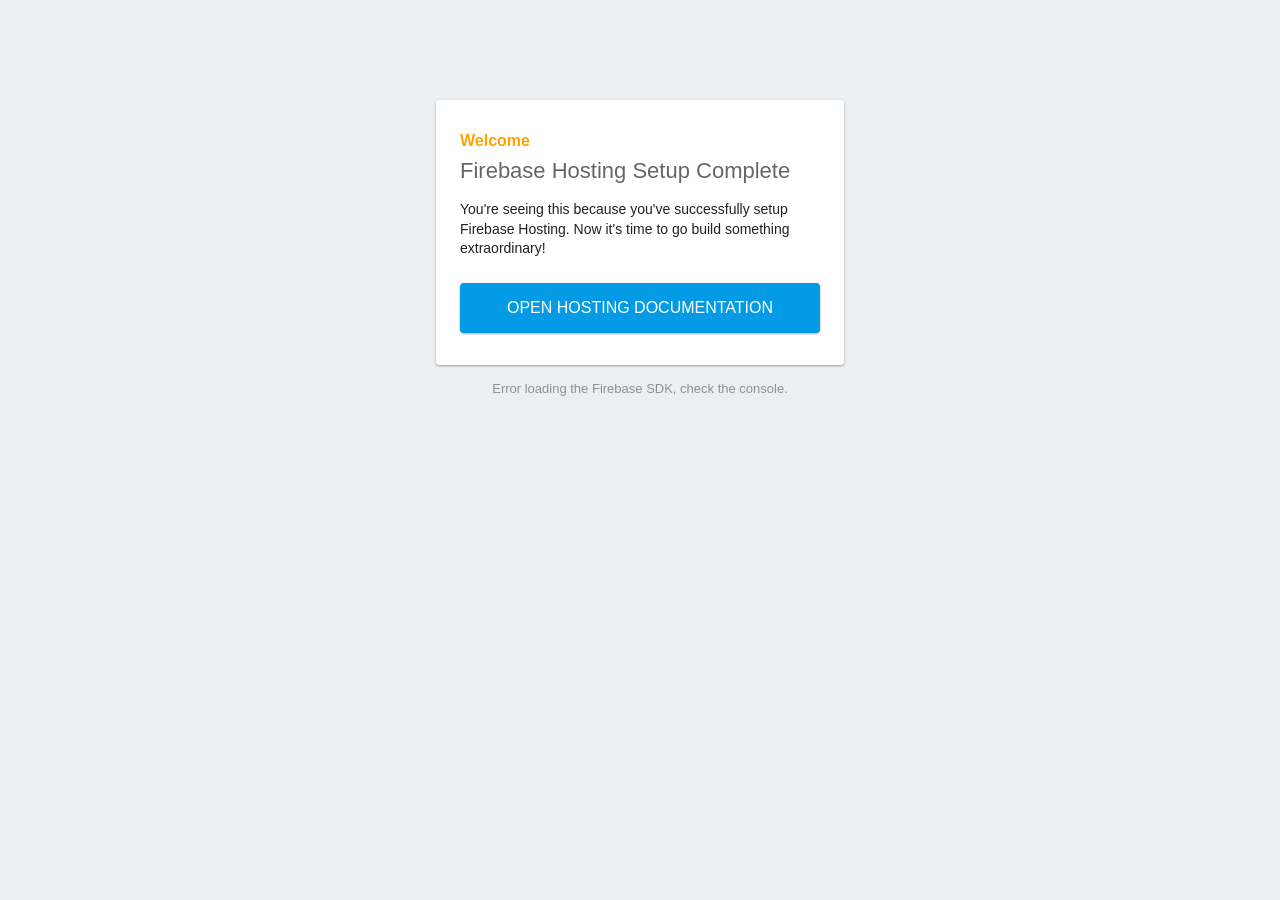
==== public/index.html @ d6d3bffb "Created firebase hosted site" ====
<!DOCTYPE html>
<html>
  <head>
    <meta charset="utf-8">
    <meta name="viewport" content="width=device-width, initial-scale=1">
    <title>Welcome to Firebase Hosting</title>

    <!-- update the version number as needed -->
    <script defer src="/__/firebase/12.12.0/firebase-app-compat.js"></script>
    <!-- include only the Firebase features as you need -->
    <script defer src="/__/firebase/12.12.0/firebase-auth-compat.js"></script>
    <script defer src="/__/firebase/12.12.0/firebase-database-compat.js"></script>
    <script defer src="/__/firebase/12.12.0/firebase-firestore-compat.js"></script>
    <script defer src="/__/firebase/12.12.0/firebase-functions-compat.js"></script>
    <script defer src="/__/firebase/12.12.0/firebase-messaging-compat.js"></script>
    <script defer src="/__/firebase/12.12.0/firebase-storage-compat.js"></script>
    <script defer src="/__/firebase/12.12.0/firebase-analytics-compat.js"></script>
    <script defer src="/__/firebase/12.12.0/firebase-remote-config-compat.js"></script>
    <script defer src="/__/firebase/12.12.0/firebase-performance-compat.js"></script>
    <!-- 
      initialize the SDK after all desired features are loaded, set useEmulator to false
      to avoid connecting the SDK to running emulators.
    -->
    <script defer src="/__/firebase/init.js?useEmulator=true"></script>

    <style media="screen">
      body { background: #ECEFF1; color: rgba(0,0,0,0.87); font-family: Roboto, Helvetica, Arial, sans-serif; margin: 0; padding: 0; }
      #message { background: white; max-width: 360px; margin: 100px auto 16px; padding: 32px 24px; border-radius: 3px; }
      #message h2 { color: #ffa100; font-weight: bold; font-size: 16px; margin: 0 0 8px; }
      #message h1 { font-size: 22px; font-weight: 300; color: rgba(0,0,0,0.6); margin: 0 0 16px;}
      #message p { line-height: 140%; margin: 16px 0 24px; font-size: 14px; }
      #message a { display: block; text-align: center; background: #039be5; text-transform: uppercase; text-decoration: none; color: white; padding: 16px; border-radius: 4px; }
      #message, #message a { box-shadow: 0 1px 3px rgba(0,0,0,0.12), 0 1px 2px rgba(0,0,0,0.24); }
      #load { color: rgba(0,0,0,0.4); text-align: center; font-size: 13px; }
      @media (max-width: 600px) {
        body, #message { margin-top: 0; background: white; box-shadow: none; }
        body { border-top: 16px solid #ffa100; }
      }
    </style>
  </head>
  <body>
    <div id="message">
      <h2>Welcome</h2>
      <h1>Firebase Hosting Setup Complete</h1>
      <p>You're seeing this because you've successfully setup Firebase Hosting. Now it's time to go build something extraordinary!</p>
      <a target="_blank" href="https://firebase.google.com/docs/hosting/">Open Hosting Documentation</a>
    </div>
    <p id="load">Firebase SDK Loading&hellip;</p>

    <script>
      document.addEventListener('DOMContentLoaded', function() {
        const loadEl = document.querySelector('#load');
        // // 🔥🔥🔥🔥🔥🔥🔥🔥🔥🔥🔥🔥🔥🔥🔥🔥🔥🔥🔥🔥🔥🔥🔥🔥🔥🔥🔥🔥🔥🔥🔥
        // // The Firebase SDK is initialized and available here!
        //
        // firebase.auth().onAuthStateChanged(user => { });
        // firebase.database().ref('/path/to/ref').on('value', snapshot => { });
        // firebase.firestore().doc('/foo/bar').get().then(() => { });
        // firebase.functions().httpsCallable('yourFunction')().then(() => { });
        // firebase.messaging().requestPermission().then(() => { });
        // firebase.storage().ref('/path/to/ref').getDownloadURL().then(() => { });
        // firebase.analytics(); // call to activate
        // firebase.analytics().logEvent('tutorial_completed');
        // firebase.performance(); // call to activate
        //
        // // 🔥🔥🔥🔥🔥🔥🔥🔥🔥🔥🔥🔥🔥🔥🔥🔥🔥🔥🔥🔥🔥🔥🔥🔥🔥🔥🔥🔥🔥🔥🔥

        try {
          let app = firebase.app();
          let features = [
            'auth', 
            'database', 
            'firestore',
            'functions',
            'messaging', 
            'storage', 
            'analytics', 
            'remoteConfig',
            'performance',
          ].filter(feature => typeof app[feature] === 'function');
          loadEl.textContent = `Firebase SDK loaded with ${features.join(', ')}`;
        } catch (e) {
          console.error(e);
          loadEl.textContent = 'Error loading the Firebase SDK, check the console.';
        }
      });
    </script>
  </body>
</html>
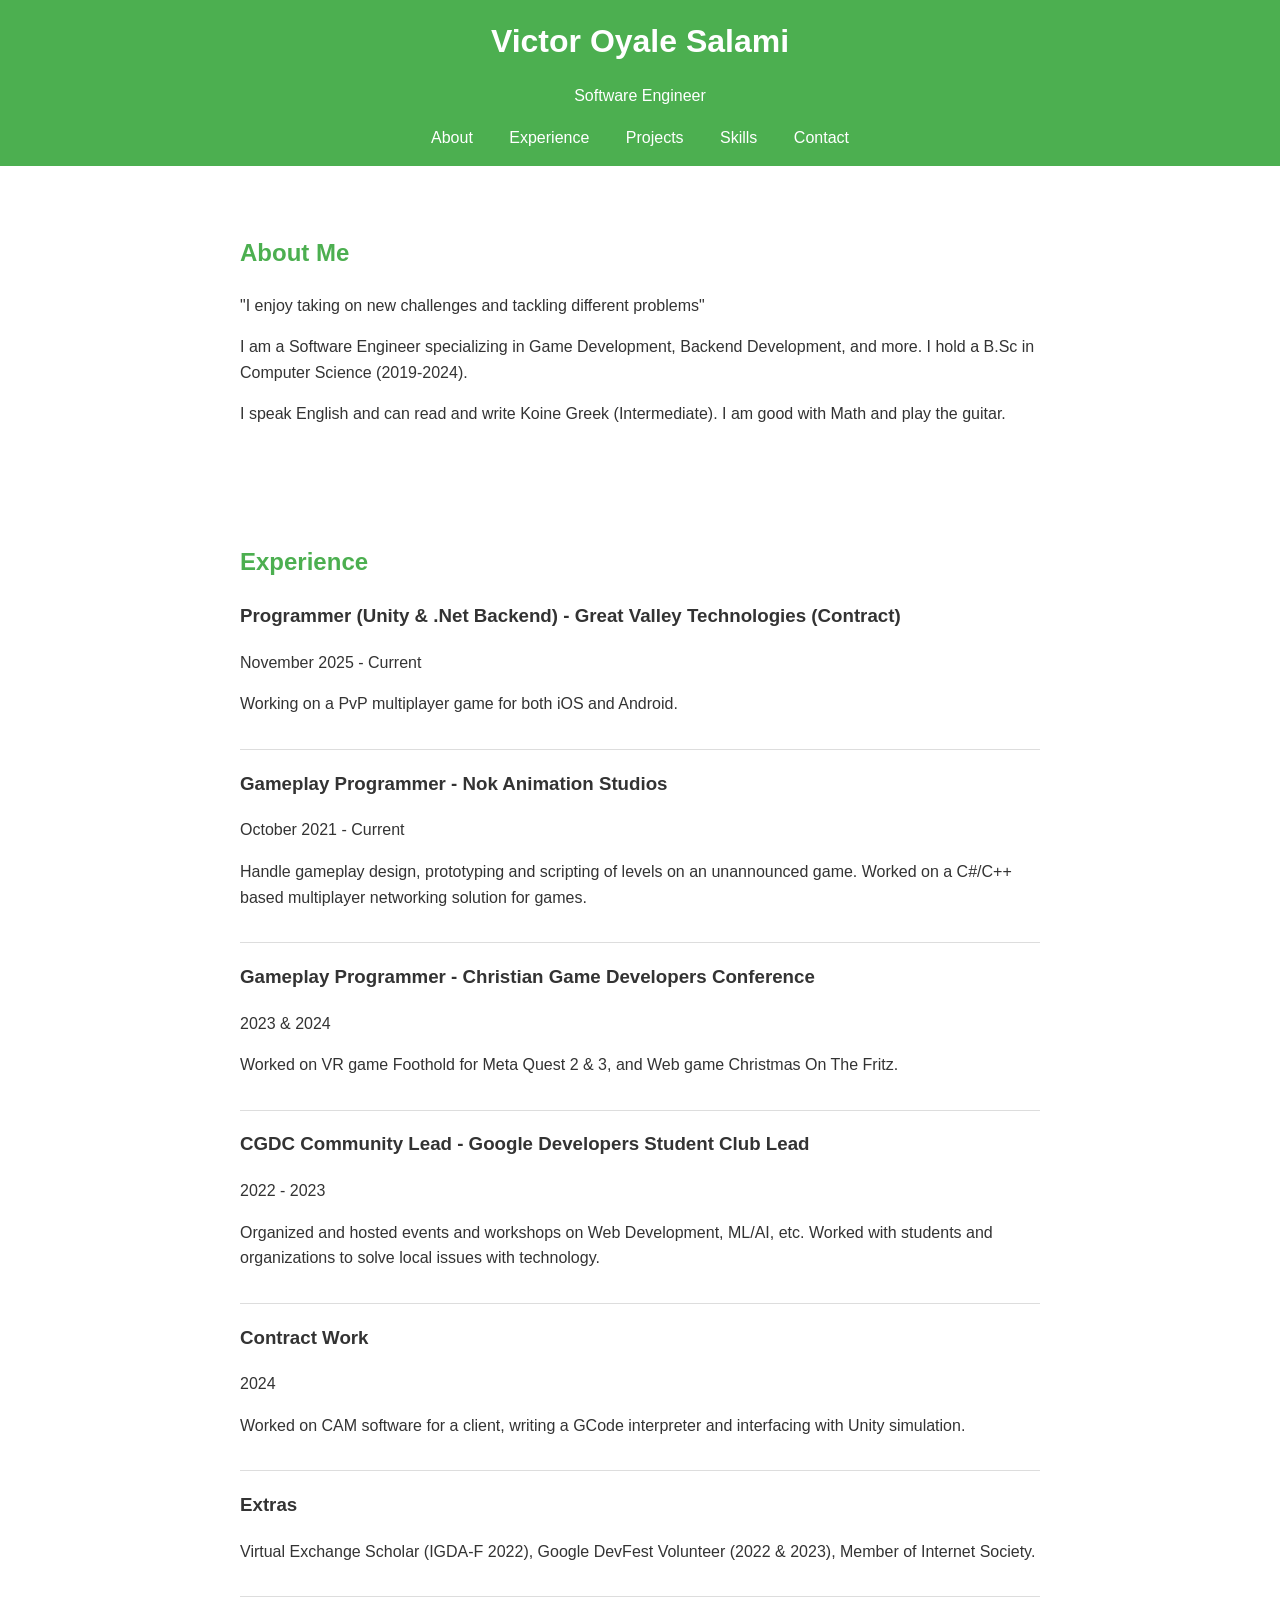
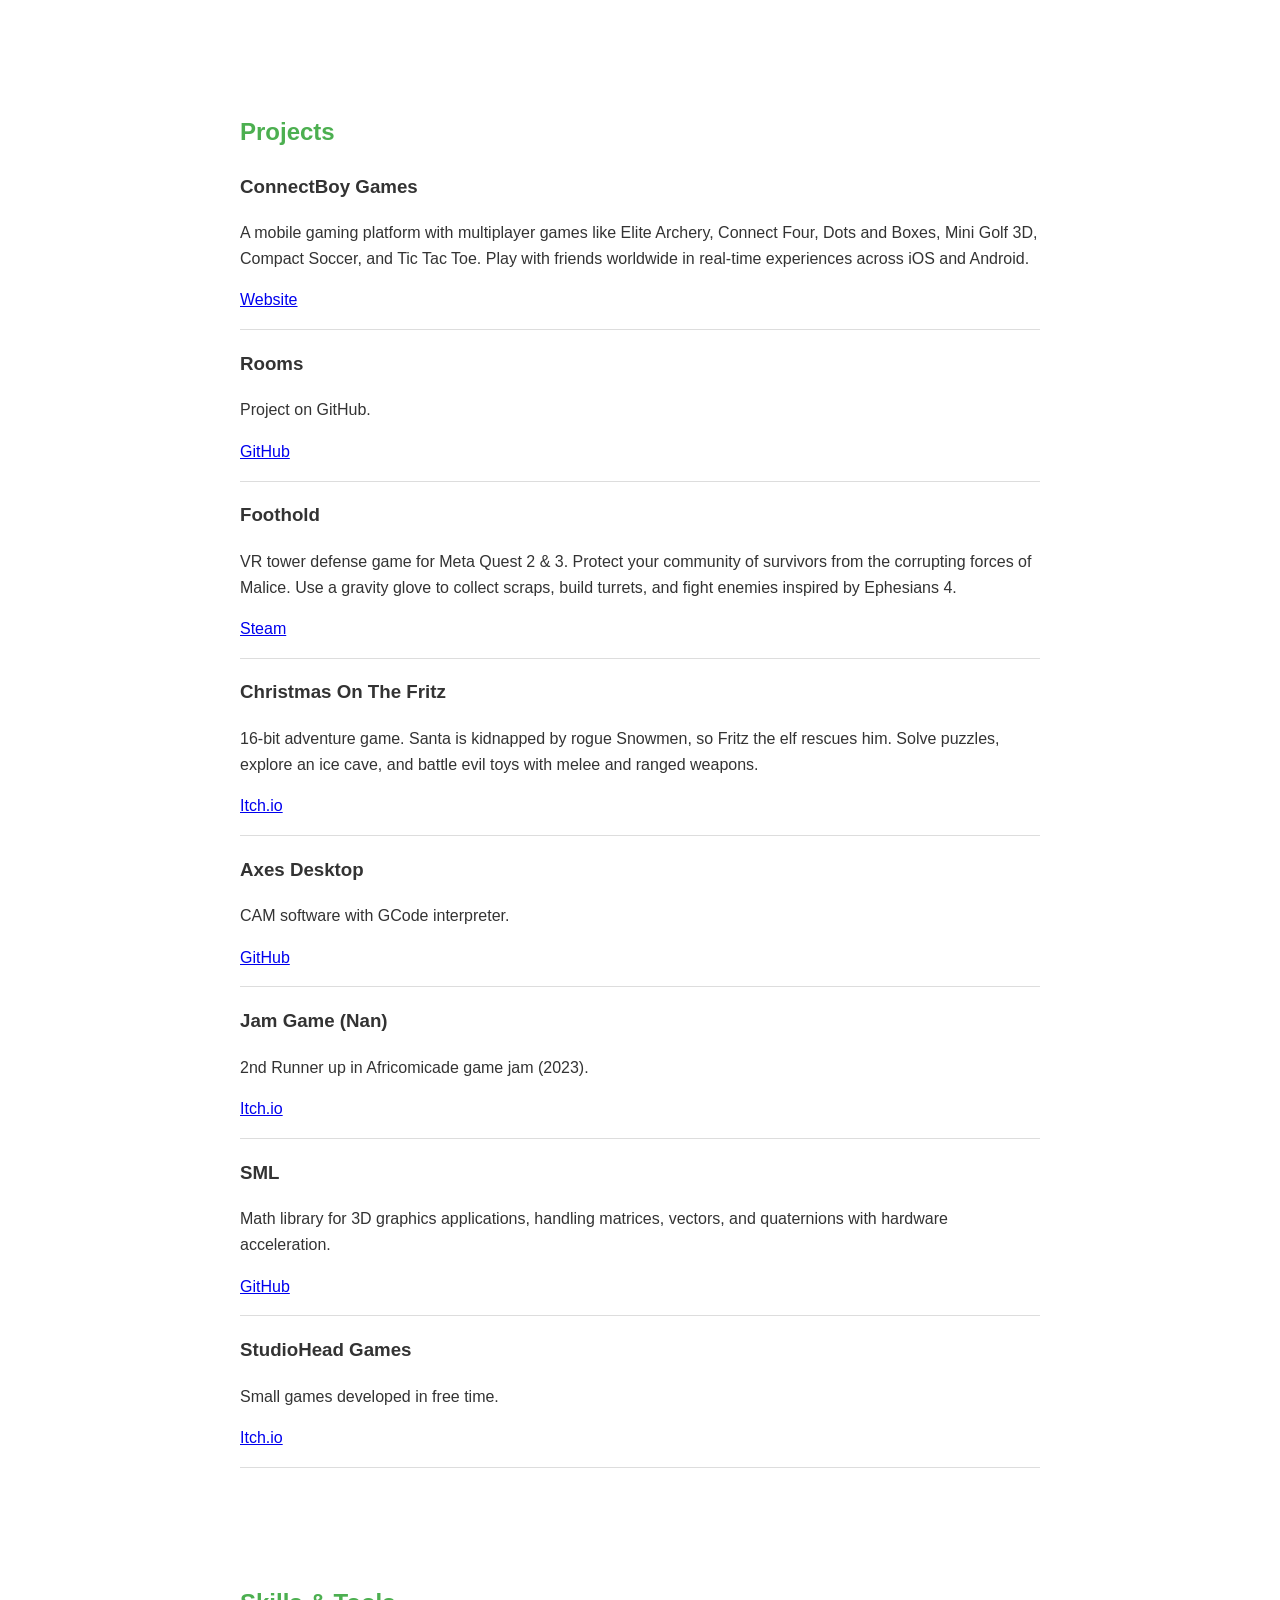
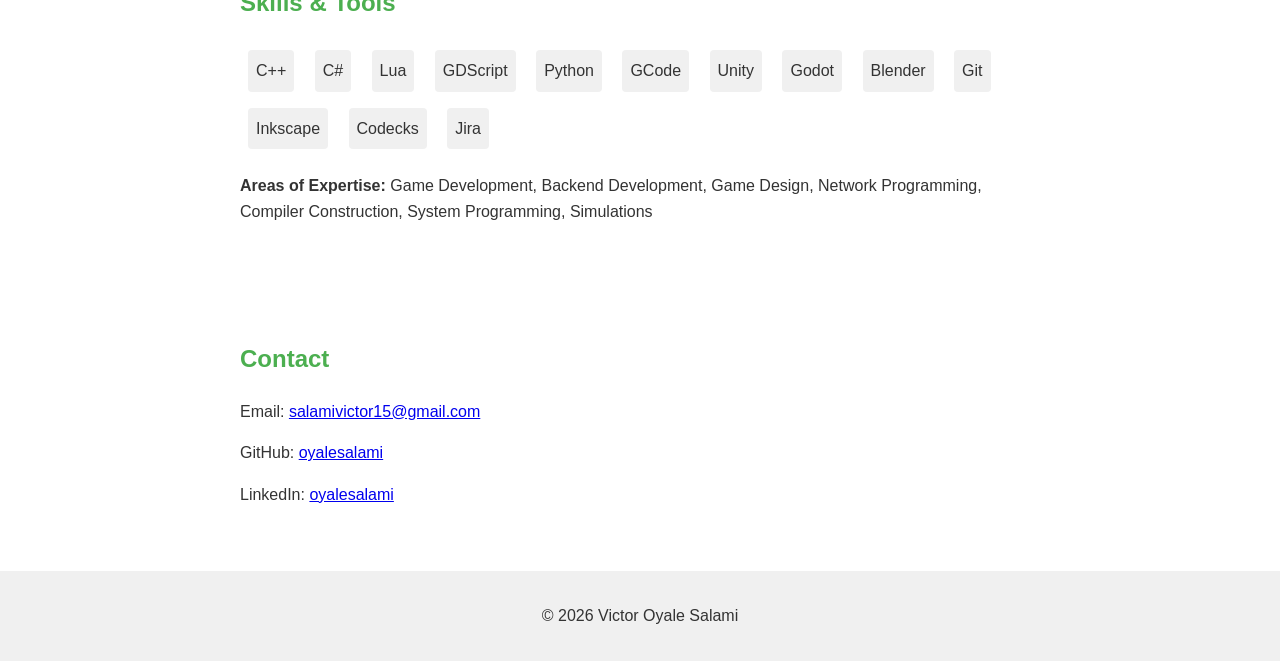
==== commit 7d14f6fe: "Initial website setup" ====
--- a/public/index.html
+++ b/public/index.html
@@ -1,89 +1,137 @@
 <!DOCTYPE html>
-<html>
-  <head>
-    <meta charset="utf-8">
-    <meta name="viewport" content="width=device-width, initial-scale=1">
-    <title>Welcome to Firebase Hosting</title>
+<html lang="en">
+<head>
+    <meta charset="UTF-8">
+    <meta name="viewport" content="width=device-width, initial-scale=1.0">
+    <title>Victor Oyale Salami - Portfolio</title>
+    <link rel="stylesheet" href="style.css">
+</head>
+<body>
+    <header>
+        <h1>Victor Oyale Salami</h1>
+        <p>Software Engineer</p>
+        <nav>
+            <a href="#about">About</a>
+            <a href="#experience">Experience</a>
+            <a href="#projects">Projects</a>
+            <a href="#skills">Skills</a>
+            <a href="#contact">Contact</a>
+        </nav>
+    </header>
 
-    <!-- update the version number as needed -->
-    <script defer src="/__/firebase/12.12.0/firebase-app-compat.js"></script>
-    <!-- include only the Firebase features as you need -->
-    <script defer src="/__/firebase/12.12.0/firebase-auth-compat.js"></script>
-    <script defer src="/__/firebase/12.12.0/firebase-database-compat.js"></script>
-    <script defer src="/__/firebase/12.12.0/firebase-firestore-compat.js"></script>
-    <script defer src="/__/firebase/12.12.0/firebase-functions-compat.js"></script>
-    <script defer src="/__/firebase/12.12.0/firebase-messaging-compat.js"></script>
-    <script defer src="/__/firebase/12.12.0/firebase-storage-compat.js"></script>
-    <script defer src="/__/firebase/12.12.0/firebase-analytics-compat.js"></script>
-    <script defer src="/__/firebase/12.12.0/firebase-remote-config-compat.js"></script>
-    <script defer src="/__/firebase/12.12.0/firebase-performance-compat.js"></script>
-    <!-- 
-      initialize the SDK after all desired features are loaded, set useEmulator to false
-      to avoid connecting the SDK to running emulators.
-    -->
-    <script defer src="/__/firebase/init.js?useEmulator=true"></script>
+    <section id="about">
+        <h2>About Me</h2>
+        <p>"I enjoy taking on new challenges and tackling different problems"</p>
+        <p>I am a Software Engineer specializing in Game Development, Backend Development, and more. I hold a B.Sc in Computer Science (2019-2024).</p>
+        <p>I speak English and can read and write Koine Greek (Intermediate). I am good with Math and play the guitar.</p>
+    </section>
 
-    <style media="screen">
-      body { background: #ECEFF1; color: rgba(0,0,0,0.87); font-family: Roboto, Helvetica, Arial, sans-serif; margin: 0; padding: 0; }
-      #message { background: white; max-width: 360px; margin: 100px auto 16px; padding: 32px 24px; border-radius: 3px; }
-      #message h2 { color: #ffa100; font-weight: bold; font-size: 16px; margin: 0 0 8px; }
-      #message h1 { font-size: 22px; font-weight: 300; color: rgba(0,0,0,0.6); margin: 0 0 16px;}
-      #message p { line-height: 140%; margin: 16px 0 24px; font-size: 14px; }
-      #message a { display: block; text-align: center; background: #039be5; text-transform: uppercase; text-decoration: none; color: white; padding: 16px; border-radius: 4px; }
-      #message, #message a { box-shadow: 0 1px 3px rgba(0,0,0,0.12), 0 1px 2px rgba(0,0,0,0.24); }
-      #load { color: rgba(0,0,0,0.4); text-align: center; font-size: 13px; }
-      @media (max-width: 600px) {
-        body, #message { margin-top: 0; background: white; box-shadow: none; }
-        body { border-top: 16px solid #ffa100; }
-      }
-    </style>
-  </head>
-  <body>
-    <div id="message">
-      <h2>Welcome</h2>
-      <h1>Firebase Hosting Setup Complete</h1>
-      <p>You're seeing this because you've successfully setup Firebase Hosting. Now it's time to go build something extraordinary!</p>
-      <a target="_blank" href="https://firebase.google.com/docs/hosting/">Open Hosting Documentation</a>
-    </div>
-    <p id="load">Firebase SDK Loading&hellip;</p>
+    <section id="experience">
+        <h2>Experience</h2>
+        <div class="job">
+            <h3>Programmer (Unity & .Net Backend) - Great Valley Technologies (Contract)</h3>
+            <p>November 2025 - Current</p>
+            <p>Working on a PvP multiplayer game for both iOS and Android.</p>
+        </div>
+        <div class="job">
+            <h3>Gameplay Programmer - Nok Animation Studios</h3>
+            <p>October 2021 - Current</p>
+            <p>Handle gameplay design, prototyping and scripting of levels on an unannounced game. Worked on a C#/C++ based multiplayer networking solution for games.</p>
+        </div>
+        <div class="job">
+            <h3>Gameplay Programmer - Christian Game Developers Conference</h3>
+            <p>2023 & 2024</p>
+            <p>Worked on VR game Foothold for Meta Quest 2 & 3, and Web game Christmas On The Fritz.</p>
+        </div>
+        <div class="job">
+            <h3>CGDC Community Lead - Google Developers Student Club Lead</h3>
+            <p>2022 - 2023</p>
+            <p>Organized and hosted events and workshops on Web Development, ML/AI, etc. Worked with students and organizations to solve local issues with technology.</p>
+        </div>
+        <div class="job">
+            <h3>Contract Work</h3>
+            <p>2024</p>
+            <p>Worked on CAM software for a client, writing a GCode interpreter and interfacing with Unity simulation.</p>
+        </div>
+        <div class="job">
+            <h3>Extras</h3>
+            <p>Virtual Exchange Scholar (IGDA-F 2022), Google DevFest Volunteer (2022 & 2023), Member of Internet Society.</p>
+        </div>
+    </section>
 
-    <script>
-      document.addEventListener('DOMContentLoaded', function() {
-        const loadEl = document.querySelector('#load');
-        // // 🔥🔥🔥🔥🔥🔥🔥🔥🔥🔥🔥🔥🔥🔥🔥🔥🔥🔥🔥🔥🔥🔥🔥🔥🔥🔥🔥🔥🔥🔥🔥
-        // // The Firebase SDK is initialized and available here!
-        //
-        // firebase.auth().onAuthStateChanged(user => { });
-        // firebase.database().ref('/path/to/ref').on('value', snapshot => { });
-        // firebase.firestore().doc('/foo/bar').get().then(() => { });
-        // firebase.functions().httpsCallable('yourFunction')().then(() => { });
-        // firebase.messaging().requestPermission().then(() => { });
-        // firebase.storage().ref('/path/to/ref').getDownloadURL().then(() => { });
-        // firebase.analytics(); // call to activate
-        // firebase.analytics().logEvent('tutorial_completed');
-        // firebase.performance(); // call to activate
-        //
-        // // 🔥🔥🔥🔥🔥🔥🔥🔥🔥🔥🔥🔥🔥🔥🔥🔥🔥🔥🔥🔥🔥🔥🔥🔥🔥🔥🔥🔥🔥🔥🔥
+    <section id="projects">
+        <h2>Projects</h2>
+        <div class="project">
+            <h3>ConnectBoy Games</h3>
+            <p>A mobile gaming platform with multiplayer games like Elite Archery, Connect Four, Dots and Boxes, Mini Golf 3D, Compact Soccer, and Tic Tac Toe. Play with friends worldwide in real-time experiences across iOS and Android.</p>
+            <a href="https://connectboy-games.web.app/">Website</a>
+        </div>
+        <div class="project">
+            <h3>Rooms</h3>
+            <p>Project on GitHub.</p>
+            <a href="https://github.com/OyaleSalami/Rooms">GitHub</a>
+        </div>
+        <div class="project">
+            <h3>Foothold</h3>
+            <p>VR tower defense game for Meta Quest 2 & 3. Protect your community of survivors from the corrupting forces of Malice. Use a gravity glove to collect scraps, build turrets, and fight enemies inspired by Ephesians 4.</p>
+            <a href="https://store.steampowered.com/app/2715290/Foothold/">Steam</a>
+        </div>
+        <div class="project">
+            <h3>Christmas On The Fritz</h3>
+            <p>16-bit adventure game. Santa is kidnapped by rogue Snowmen, so Fritz the elf rescues him. Solve puzzles, explore an ice cave, and battle evil toys with melee and ranged weapons.</p>
+            <a href="https://cgdc-community-game.itch.io/christmas-on-the-fritz">Itch.io</a>
+        </div>
+        <div class="project">
+            <h3>Axes Desktop</h3>
+            <p>CAM software with GCode interpreter.</p>
+            <a href="https://github.com/OyaleSalami/Axes-Desktop">GitHub</a>
+        </div>
+        <div class="project">
+            <h3>Jam Game (Nan)</h3>
+            <p>2nd Runner up in Africomicade game jam (2023).</p>
+            <a href="https://oyalesalami.itch.io/nan">Itch.io</a>
+        </div>
+        <div class="project">
+            <h3>SML</h3>
+            <p>Math library for 3D graphics applications, handling matrices, vectors, and quaternions with hardware acceleration.</p>
+            <a href="https://github.com/OyaleSalami/SML">GitHub</a>
+        </div>
+        <div class="project">
+            <h3>StudioHead Games</h3>
+            <p>Small games developed in free time.</p>
+            <a href="https://oyalesalami.itch.io/">Itch.io</a>
+        </div>
+    </section>
 
-        try {
-          let app = firebase.app();
-          let features = [
-            'auth', 
-            'database', 
-            'firestore',
-            'functions',
-            'messaging', 
-            'storage', 
-            'analytics', 
-            'remoteConfig',
-            'performance',
-          ].filter(feature => typeof app[feature] === 'function');
-          loadEl.textContent = `Firebase SDK loaded with ${features.join(', ')}`;
-        } catch (e) {
-          console.error(e);
-          loadEl.textContent = 'Error loading the Firebase SDK, check the console.';
-        }
-      });
-    </script>
-  </body>
-</html>
+    <section id="skills">
+        <h2>Skills & Tools</h2>
+        <ul>
+            <li>C++</li>
+            <li>C#</li>
+            <li>Lua</li>
+            <li>GDScript</li>
+            <li>Python</li>
+            <li>GCode</li>
+            <li>Unity</li>
+            <li>Godot</li>
+            <li>Blender</li>
+            <li>Git</li>
+            <li>Inkscape</li>
+            <li>Codecks</li>
+            <li>Jira</li>
+        </ul>
+        <p><strong>Areas of Expertise:</strong> Game Development, Backend Development, Game Design, Network Programming, Compiler Construction, System Programming, Simulations</p>
+    </section>
+
+    <section id="contact">
+        <h2>Contact</h2>
+        <p>Email: <a href="mailto:salamivictor15@gmail.com">salamivictor15@gmail.com</a></p>
+        <p>GitHub: <a href="https://github.com/oyalesalami">oyalesalami</a></p>
+        <p>LinkedIn: <a href="https://linkedin.com/in/oyalesalami">oyalesalami</a></p>
+    </section>
+
+    <footer>
+        <p>&copy; 2026 Victor Oyale Salami</p>
+    </footer>
+</body>
+</html>
--- a/public/style.css
+++ b/public/style.css
@@ -0,0 +1,67 @@
+body {
+    font-family: Arial, sans-serif;
+    margin: 0;
+    padding: 0;
+    line-height: 1.6;
+    color: #333;
+}
+
+header {
+    background-color: #4CAF50;
+    color: white;
+    text-align: center;
+    padding: 1rem;
+}
+
+header h1 {
+    margin: 0;
+}
+
+nav {
+    margin-top: 1rem;
+}
+
+nav a {
+    color: white;
+    margin: 0 1rem;
+    text-decoration: none;
+}
+
+nav a:hover {
+    text-decoration: underline;
+}
+
+section {
+    padding: 2rem;
+    margin: 1rem auto;
+    max-width: 800px;
+}
+
+h2 {
+    color: #4CAF50;
+}
+
+.job, .project {
+    margin-bottom: 1rem;
+    border-bottom: 1px solid #ddd;
+    padding-bottom: 1rem;
+}
+
+ul {
+    list-style-type: none;
+    padding: 0;
+}
+
+ul li {
+    display: inline-block;
+    margin: 0.5rem;
+    background-color: #f0f0f0;
+    padding: 0.5rem;
+    border-radius: 4px;
+}
+
+footer {
+    text-align: center;
+    padding: 1rem;
+    background-color: #f0f0f0;
+}
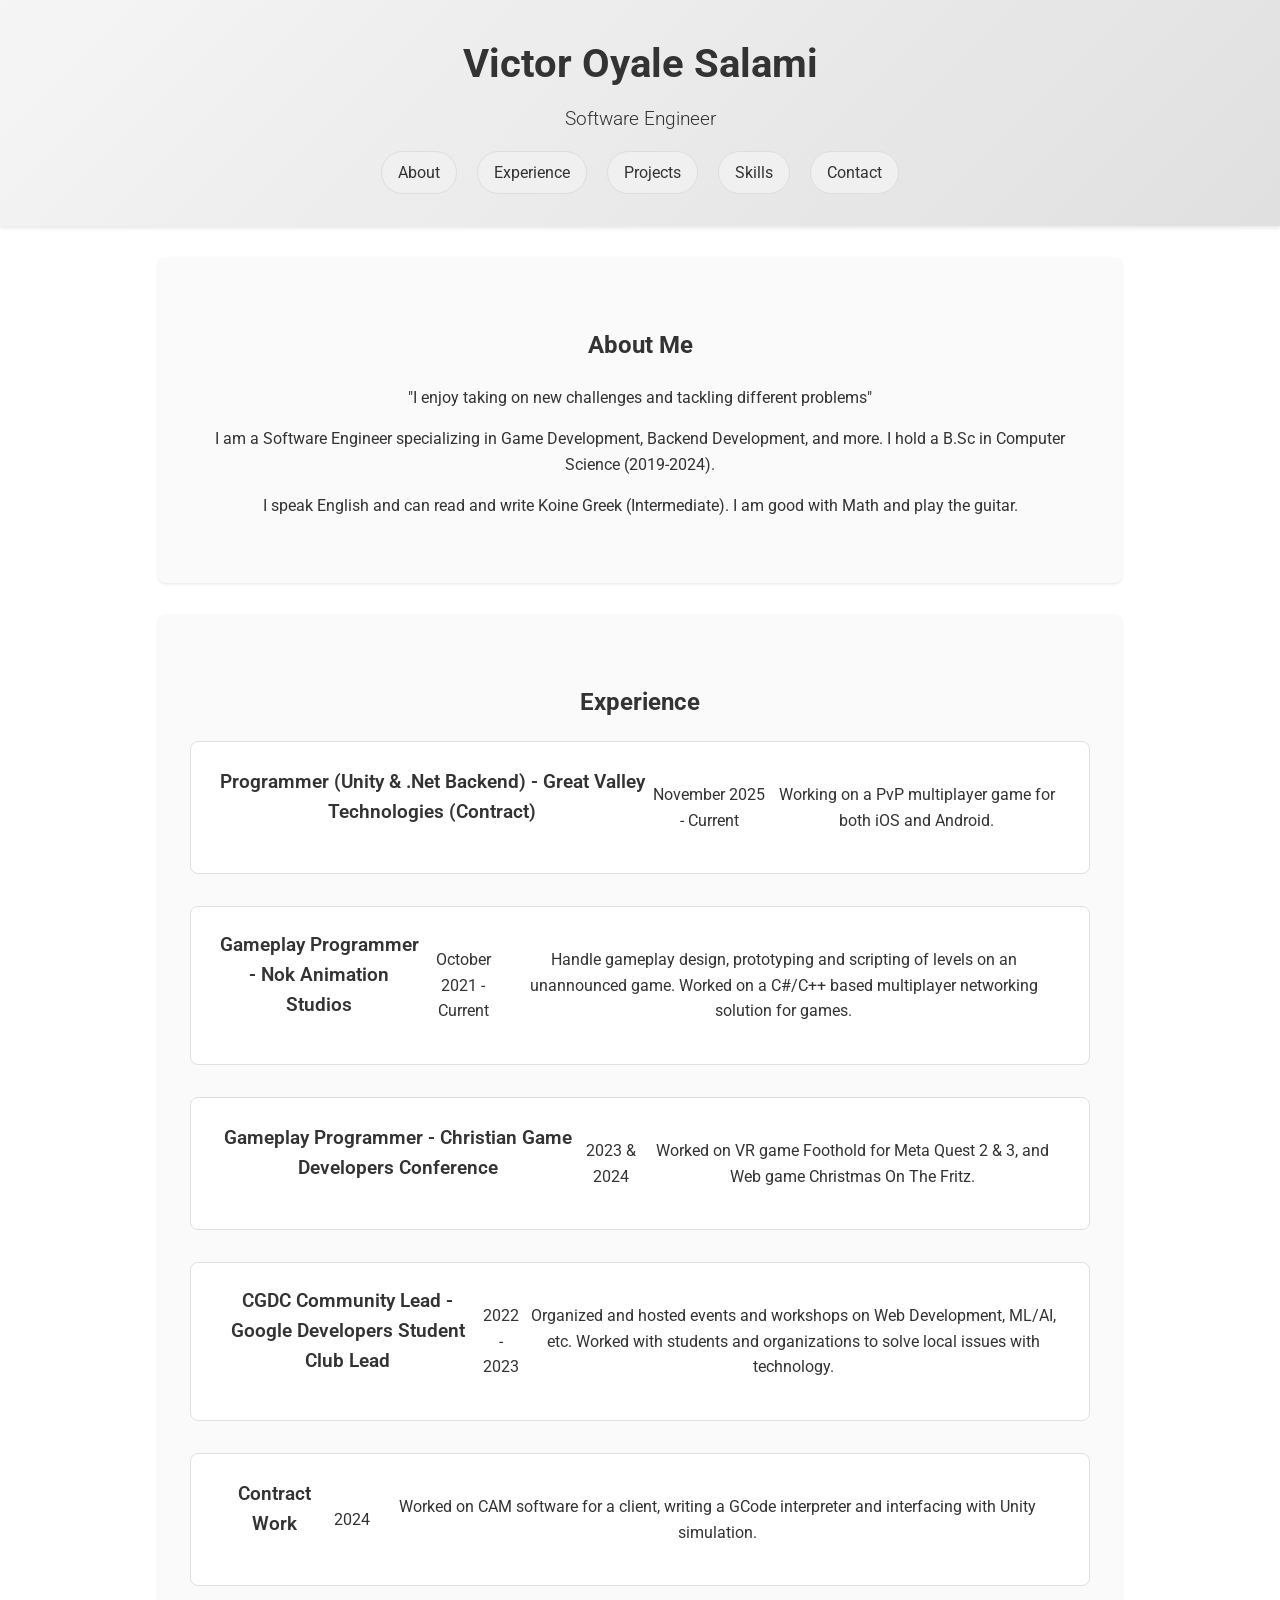
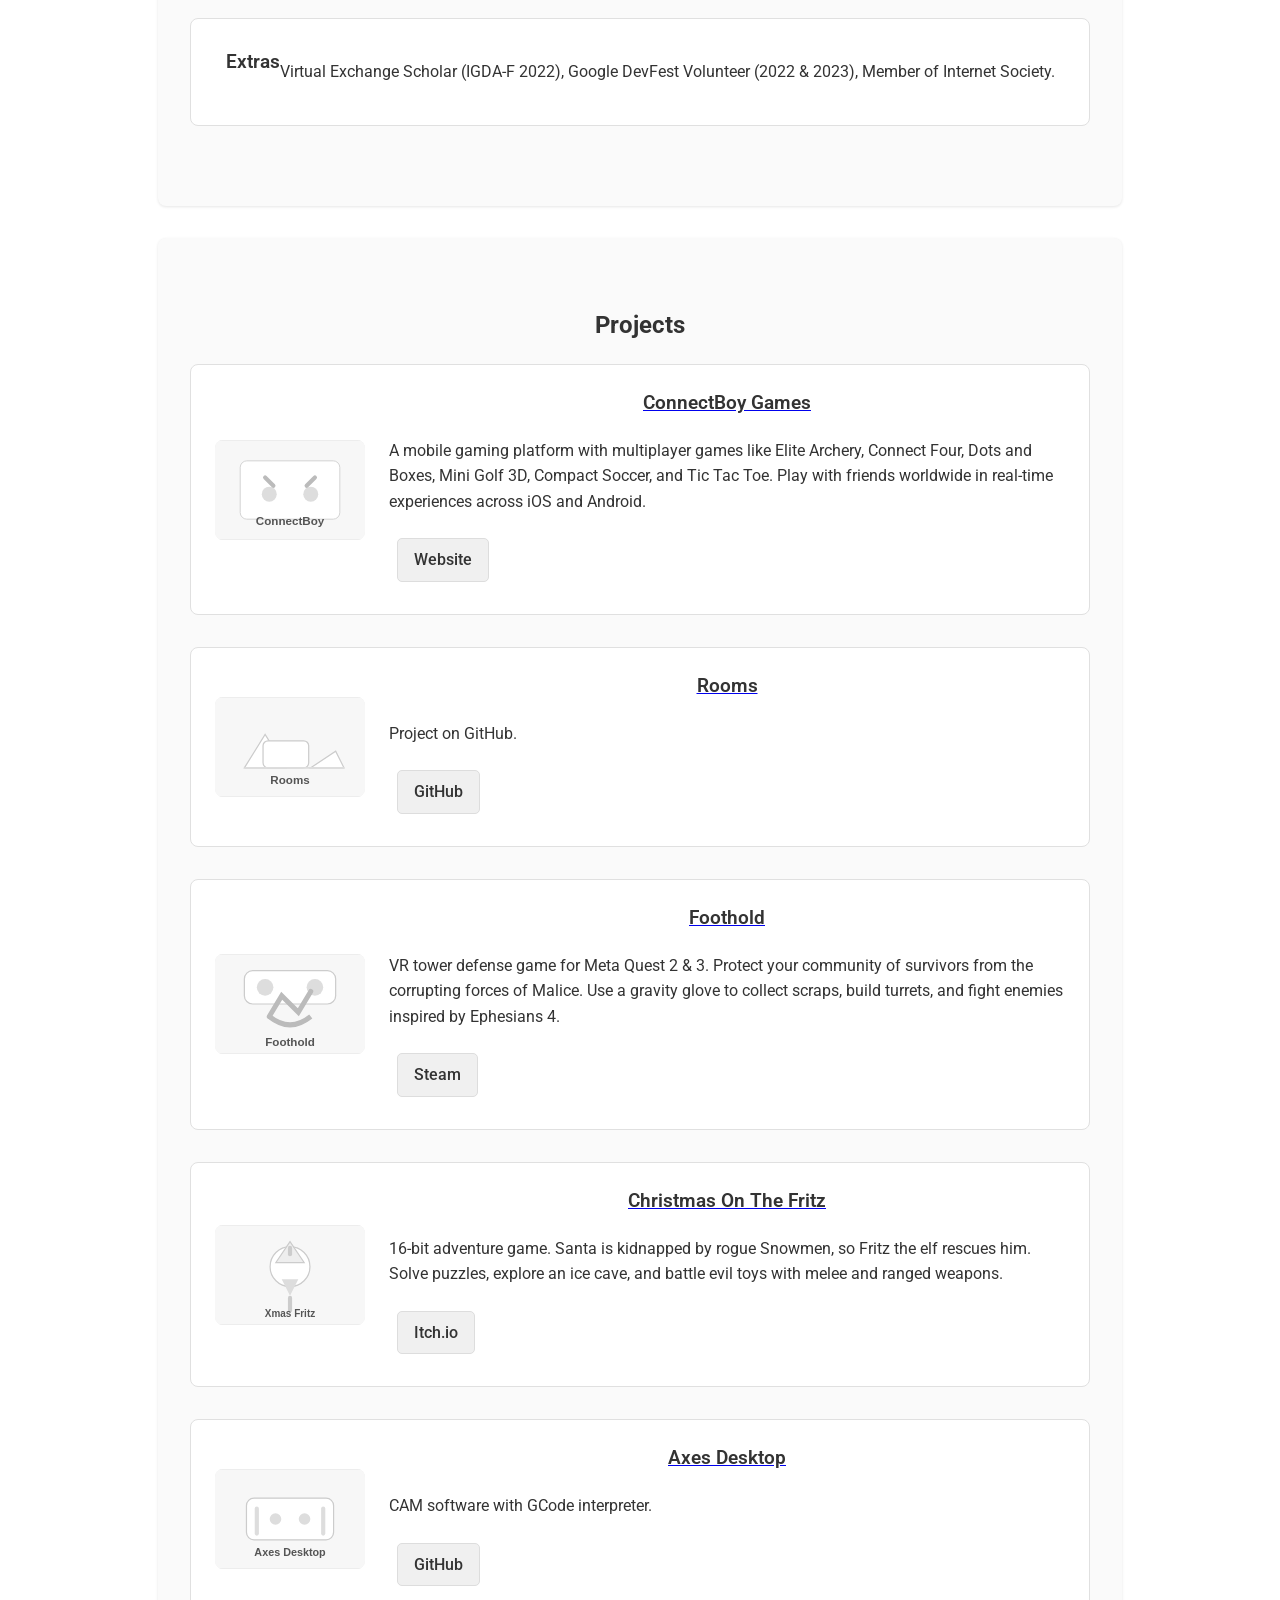
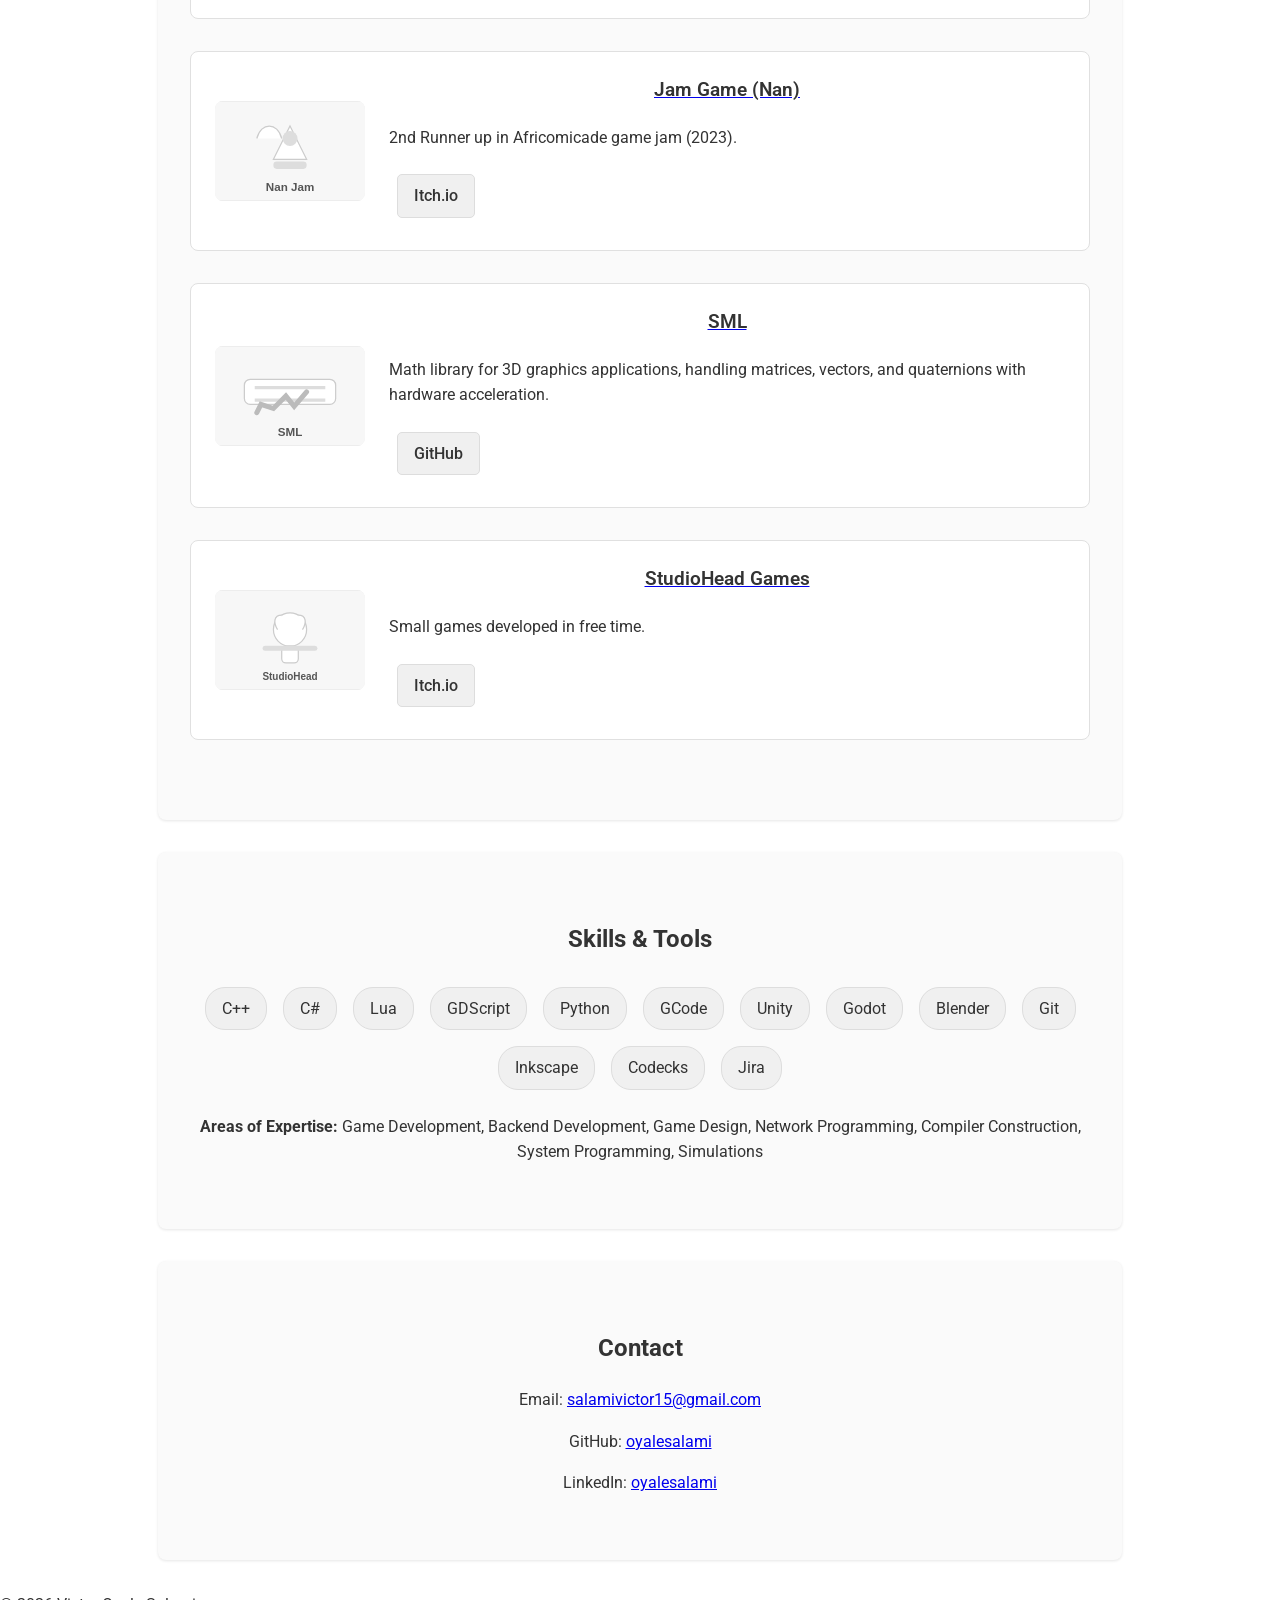
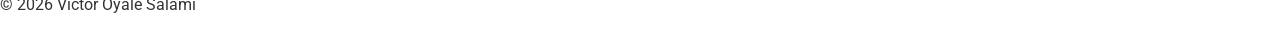
==== commit 1b00cead: "Updated the look and created wireframs for some of the elements" ====
--- a/public/index.html
+++ b/public/index.html
@@ -5,17 +5,18 @@
     <meta name="viewport" content="width=device-width, initial-scale=1.0">
     <title>Victor Oyale Salami - Portfolio</title>
     <link rel="stylesheet" href="style.css">
+    <link href="https://fonts.googleapis.com/css2?family=Roboto:wght@300;400;700&display=swap" rel="stylesheet">
 </head>
 <body>
     <header>
         <h1>Victor Oyale Salami</h1>
         <p>Software Engineer</p>
         <nav>
-            <a href="#about">About</a>
-            <a href="#experience">Experience</a>
-            <a href="#projects">Projects</a>
-            <a href="#skills">Skills</a>
-            <a href="#contact">Contact</a>
+            <a href="#about" class="nav-btn">About</a>
+            <a href="#experience" class="nav-btn">Experience</a>
+            <a href="#projects" class="nav-btn">Projects</a>
+            <a href="#skills" class="nav-btn">Skills</a>
+            <a href="#contact" class="nav-btn">Contact</a>
         </nav>
     </header>
 
@@ -62,44 +63,68 @@
     <section id="projects">
         <h2>Projects</h2>
         <div class="project">
-            <h3>ConnectBoy Games</h3>
-            <p>A mobile gaming platform with multiplayer games like Elite Archery, Connect Four, Dots and Boxes, Mini Golf 3D, Compact Soccer, and Tic Tac Toe. Play with friends worldwide in real-time experiences across iOS and Android.</p>
-            <a href="https://connectboy-games.web.app/">Website</a>
+            <div class="project-img"><img src="images/connectboy.svg" alt="ConnectBoy Games thumbnail"></div>
+            <div class="project-content">
+                <a href="connectboy.html"><h3>ConnectBoy Games</h3></a>
+                <p>A mobile gaming platform with multiplayer games like Elite Archery, Connect Four, Dots and Boxes, Mini Golf 3D, Compact Soccer, and Tic Tac Toe. Play with friends worldwide in real-time experiences across iOS and Android.</p>
+                <a href="https://connectboy-games.web.app/" class="btn">Website</a>
+            </div>
         </div>
         <div class="project">
-            <h3>Rooms</h3>
-            <p>Project on GitHub.</p>
-            <a href="https://github.com/OyaleSalami/Rooms">GitHub</a>
+            <div class="project-img"><img src="images/rooms.svg" alt="Rooms project thumbnail"></div>
+            <div class="project-content">
+                <a href="rooms.html"><h3>Rooms</h3></a>
+                <p>Project on GitHub.</p>
+                <a href="https://github.com/OyaleSalami/Rooms" class="btn">GitHub</a>
+            </div>
         </div>
         <div class="project">
-            <h3>Foothold</h3>
-            <p>VR tower defense game for Meta Quest 2 & 3. Protect your community of survivors from the corrupting forces of Malice. Use a gravity glove to collect scraps, build turrets, and fight enemies inspired by Ephesians 4.</p>
-            <a href="https://store.steampowered.com/app/2715290/Foothold/">Steam</a>
+            <div class="project-img"><img src="images/foothold.svg" alt="Foothold game thumbnail"></div>
+            <div class="project-content">
+                <a href="foothold.html"><h3>Foothold</h3></a>
+                <p>VR tower defense game for Meta Quest 2 & 3. Protect your community of survivors from the corrupting forces of Malice. Use a gravity glove to collect scraps, build turrets, and fight enemies inspired by Ephesians 4.</p>
+                <a href="https://store.steampowered.com/app/2715290/Foothold/" class="btn">Steam</a>
+            </div>
         </div>
         <div class="project">
-            <h3>Christmas On The Fritz</h3>
-            <p>16-bit adventure game. Santa is kidnapped by rogue Snowmen, so Fritz the elf rescues him. Solve puzzles, explore an ice cave, and battle evil toys with melee and ranged weapons.</p>
-            <a href="https://cgdc-community-game.itch.io/christmas-on-the-fritz">Itch.io</a>
+            <div class="project-img"><img src="images/christmas-on-the-fritz.svg" alt="Christmas On The Fritz thumbnail"></div>
+            <div class="project-content">
+                <a href="christmas-on-the-fritz.html"><h3>Christmas On The Fritz</h3></a>
+                <p>16-bit adventure game. Santa is kidnapped by rogue Snowmen, so Fritz the elf rescues him. Solve puzzles, explore an ice cave, and battle evil toys with melee and ranged weapons.</p>
+                <a href="https://cgdc-community-game.itch.io/christmas-on-the-fritz" class="btn">Itch.io</a>
+            </div>
         </div>
         <div class="project">
-            <h3>Axes Desktop</h3>
-            <p>CAM software with GCode interpreter.</p>
-            <a href="https://github.com/OyaleSalami/Axes-Desktop">GitHub</a>
+            <div class="project-img"><img src="images/axes-desktop.svg" alt="Axes Desktop thumbnail"></div>
+            <div class="project-content">
+                <a href="axes-desktop.html"><h3>Axes Desktop</h3></a>
+                <p>CAM software with GCode interpreter.</p>
+                <a href="https://github.com/OyaleSalami/Axes-Desktop" class="btn">GitHub</a>
+            </div>
         </div>
         <div class="project">
-            <h3>Jam Game (Nan)</h3>
-            <p>2nd Runner up in Africomicade game jam (2023).</p>
-            <a href="https://oyalesalami.itch.io/nan">Itch.io</a>
+            <div class="project-img"><img src="images/jam-game.svg" alt="Jam Game (Nan) thumbnail"></div>
+            <div class="project-content">
+                <a href="jam-game.html"><h3>Jam Game (Nan)</h3></a>
+                <p>2nd Runner up in Africomicade game jam (2023).</p>
+                <a href="https://oyalesalami.itch.io/nan" class="btn">Itch.io</a>
+            </div>
         </div>
         <div class="project">
-            <h3>SML</h3>
-            <p>Math library for 3D graphics applications, handling matrices, vectors, and quaternions with hardware acceleration.</p>
-            <a href="https://github.com/OyaleSalami/SML">GitHub</a>
+            <div class="project-img"><img src="images/sml.svg" alt="SML library thumbnail"></div>
+            <div class="project-content">
+                <a href="sml.html"><h3>SML</h3></a>
+                <p>Math library for 3D graphics applications, handling matrices, vectors, and quaternions with hardware acceleration.</p>
+                <a href="https://github.com/OyaleSalami/SML" class="btn">GitHub</a>
+            </div>
         </div>
         <div class="project">
-            <h3>StudioHead Games</h3>
-            <p>Small games developed in free time.</p>
-            <a href="https://oyalesalami.itch.io/">Itch.io</a>
+            <div class="project-img"><img src="images/studiohead-games.svg" alt="StudioHead Games thumbnail"></div>
+            <div class="project-content">
+                <a href="studiohead-games.html"><h3>StudioHead Games</h3></a>
+                <p>Small games developed in free time.</p>
+                <a href="https://oyalesalami.itch.io/" class="btn">Itch.io</a>
+            </div>
         </div>
     </section>
 
--- a/public/style.css
+++ b/public/style.css
@@ -1,67 +1,227 @@
 body {
-    font-family: Arial, sans-serif;
+    font-family: 'Roboto', sans-serif;
     margin: 0;
     padding: 0;
     line-height: 1.6;
     color: #333;
+    background-color: #fff;
+    scroll-behavior: smooth;
 }
 
 header {
-    background-color: #4CAF50;
-    color: white;
+    background: linear-gradient(135deg, #f5f5f5, #e0e0e0);
+    color: #333;
     text-align: center;
-    padding: 1rem;
+    padding: 2rem 1rem;
+    box-shadow: 0 2px 4px rgba(0,0,0,0.1);
 }
 
 header h1 {
     margin: 0;
+    font-weight: 700;
+    font-size: 2.5rem;
+}
+
+header p {
+    margin: 0.5rem 0;
+    font-weight: 300;
+    font-size: 1.2rem;
 }
 
 nav {
     margin-top: 1rem;
 }
 
-nav a {
-    color: white;
-    margin: 0 1rem;
+.nav-btn {
+    display: inline-block;
+    background-color: #f0f0f0;
+    color: #333;
+    padding: 0.5rem 1rem;
+    margin: 0 0.5rem;
     text-decoration: none;
-}
-
-nav a:hover {
-    text-decoration: underline;
+    border-radius: 25px;
+    border: 1px solid #ddd;
+    transition: background-color 0.3s ease, transform 0.3s ease;
+    font-weight: 400;
+}
+
+.nav-btn:hover {
+    background-color: #e0e0e0;
+    transform: translateY(-2px);
 }
 
 section {
-    padding: 2rem;
-    margin: 1rem auto;
-    max-width: 800px;
-}
-
-h2 {
-    color: #4CAF50;
+    padding: 3rem 2rem;
+    margin: 2rem auto;
+    max-width: 900px;
+    background-color: #fafafa;
+    border-radius: 8px;
+    box-shadow: 0 1px 3px rgba(0,0,0,0.1);
+    margin-bottom: 2rem;
+    scroll-margin-top: 100px; /* For smooth scroll offset */
+    text-align: center; /* Center content */
 }
 
 .job, .project {
-    margin-bottom: 1rem;
-    border-bottom: 1px solid #ddd;
-    padding-bottom: 1rem;
+    margin-bottom: 2rem;
+    padding: 1.5rem;
+    border: 1px solid #e0e0e0;
+    border-radius: 8px;
+    background-color: #fff;
+    transition: transform 0.3s ease, box-shadow 0.3s ease;
+    display: flex;
+    align-items: center;
+    justify-content: center; /* Center flex items */
+    text-align: center; /* Center text */
+}
+
+.project-img {
+    width: 150px;
+    height: 100px;
+    background-color: #f0f0f0;
+    border-radius: 8px;
+    margin-right: 1.5rem;
+    display: flex;
+    align-items: center;
+    justify-content: center;
+    overflow: hidden;
+}
+
+.project-img img {
+    width: 100%;
+    height: 100%;
+    object-fit: cover;
+    display: block;
+}
+
+.project-content {
+    flex: 1;
+    text-align: left; /* Override for content */
+}
+
+.job h3, .project h3 {
+    margin-top: 0;
+    color: #333;
+    font-weight: 600;
+    text-align: center; /* Center titles */
+}
+
+.btn {
+    display: inline-block;
+    background-color: #f0f0f0;
+    color: #333;
+    padding: 0.5rem 1rem;
+    text-decoration: none;
+    border-radius: 5px;
+    border: 1px solid #ddd;
+    transition: background-color 0.3s ease, transform 0.3s ease;
+    font-weight: 500;
+    margin: 0.5rem; /* Add margin for centering */
 }
 
 ul {
     list-style-type: none;
     padding: 0;
+    text-align: center;
+    justify-content: center; /* Center list items */
+    display: flex;
+    flex-wrap: wrap;
 }
 
 ul li {
     display: inline-block;
     margin: 0.5rem;
     background-color: #f0f0f0;
-    padding: 0.5rem;
-    border-radius: 4px;
-}
-
-footer {
-    text-align: center;
-    padding: 1rem;
-    background-color: #f0f0f0;
+    color: #333;
+    padding: 0.5rem 1rem;
+    border-radius: 20px;
+    border: 1px solid #ddd;
+    transition: background-color 0.3s ease, transform 0.3s ease;
+    font-weight: 400;
+}
+
+/* Responsive */
+@media (max-width: 768px) {
+    header h1 {
+        font-size: 2rem;
+    }
+    header p {
+        font-size: 1rem;
+    }
+    section {
+        padding: 2rem 1rem;
+        margin: 1rem 0.5rem;
+        text-align: center;
+    }
+    .nav-btn {
+        display: block;
+        margin: 0.5rem auto;
+        width: 80%;
+        max-width: 300px;
+    }
+    .job, .project {
+        flex-direction: column;
+        text-align: center;
+        align-items: center;
+    }
+    .project-img {
+        width: 120px;
+        height: 80px;
+        margin-right: 0;
+        margin-bottom: 1rem;
+    }
+    .project-content {
+        text-align: center;
+    }
+    ul {
+        flex-direction: column;
+        align-items: center;
+    }
+    ul li {
+        display: block;
+        width: 80%;
+        max-width: 250px;
+        margin: 0.25rem auto;
+    }
+    .btn {
+        display: block;
+        width: 80%;
+        max-width: 200px;
+        margin: 0.5rem auto;
+        text-align: center;
+    }
+}
+
+@media (max-width: 480px) {
+    header {
+        padding: 1.5rem 1rem;
+    }
+    header h1 {
+        font-size: 1.8rem;
+    }
+    header p {
+        font-size: 0.9rem;
+    }
+    section {
+        padding: 1.5rem 1rem;
+        margin: 1rem 0.25rem;
+    }
+    .job, .project {
+        padding: 1rem;
+    }
+    .project-img {
+        width: 100px;
+        height: 70px;
+    }
+    ul li {
+        width: 90%;
+        max-width: 200px;
+    }
+    .nav-btn {
+        width: 90%;
+    }
+    .btn {
+        width: 90%;
+        max-width: 180px;
+    }
 }
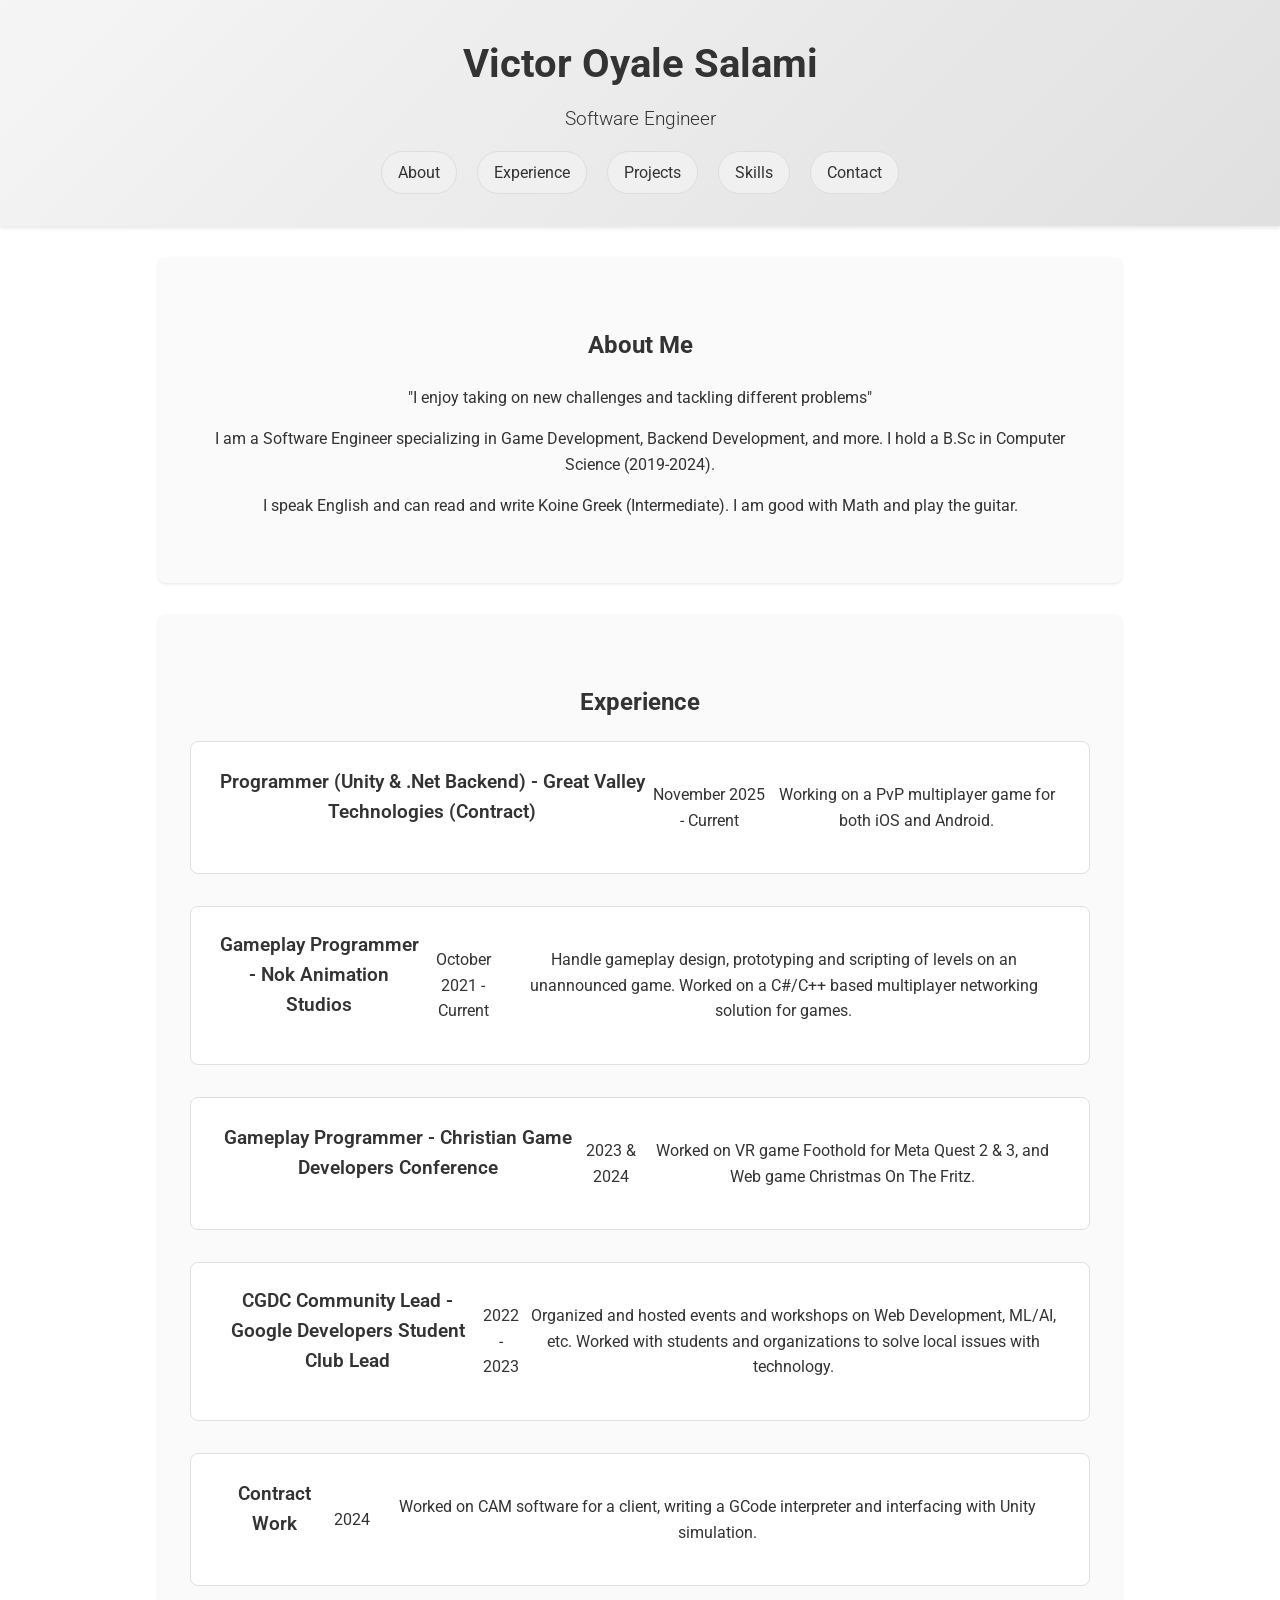
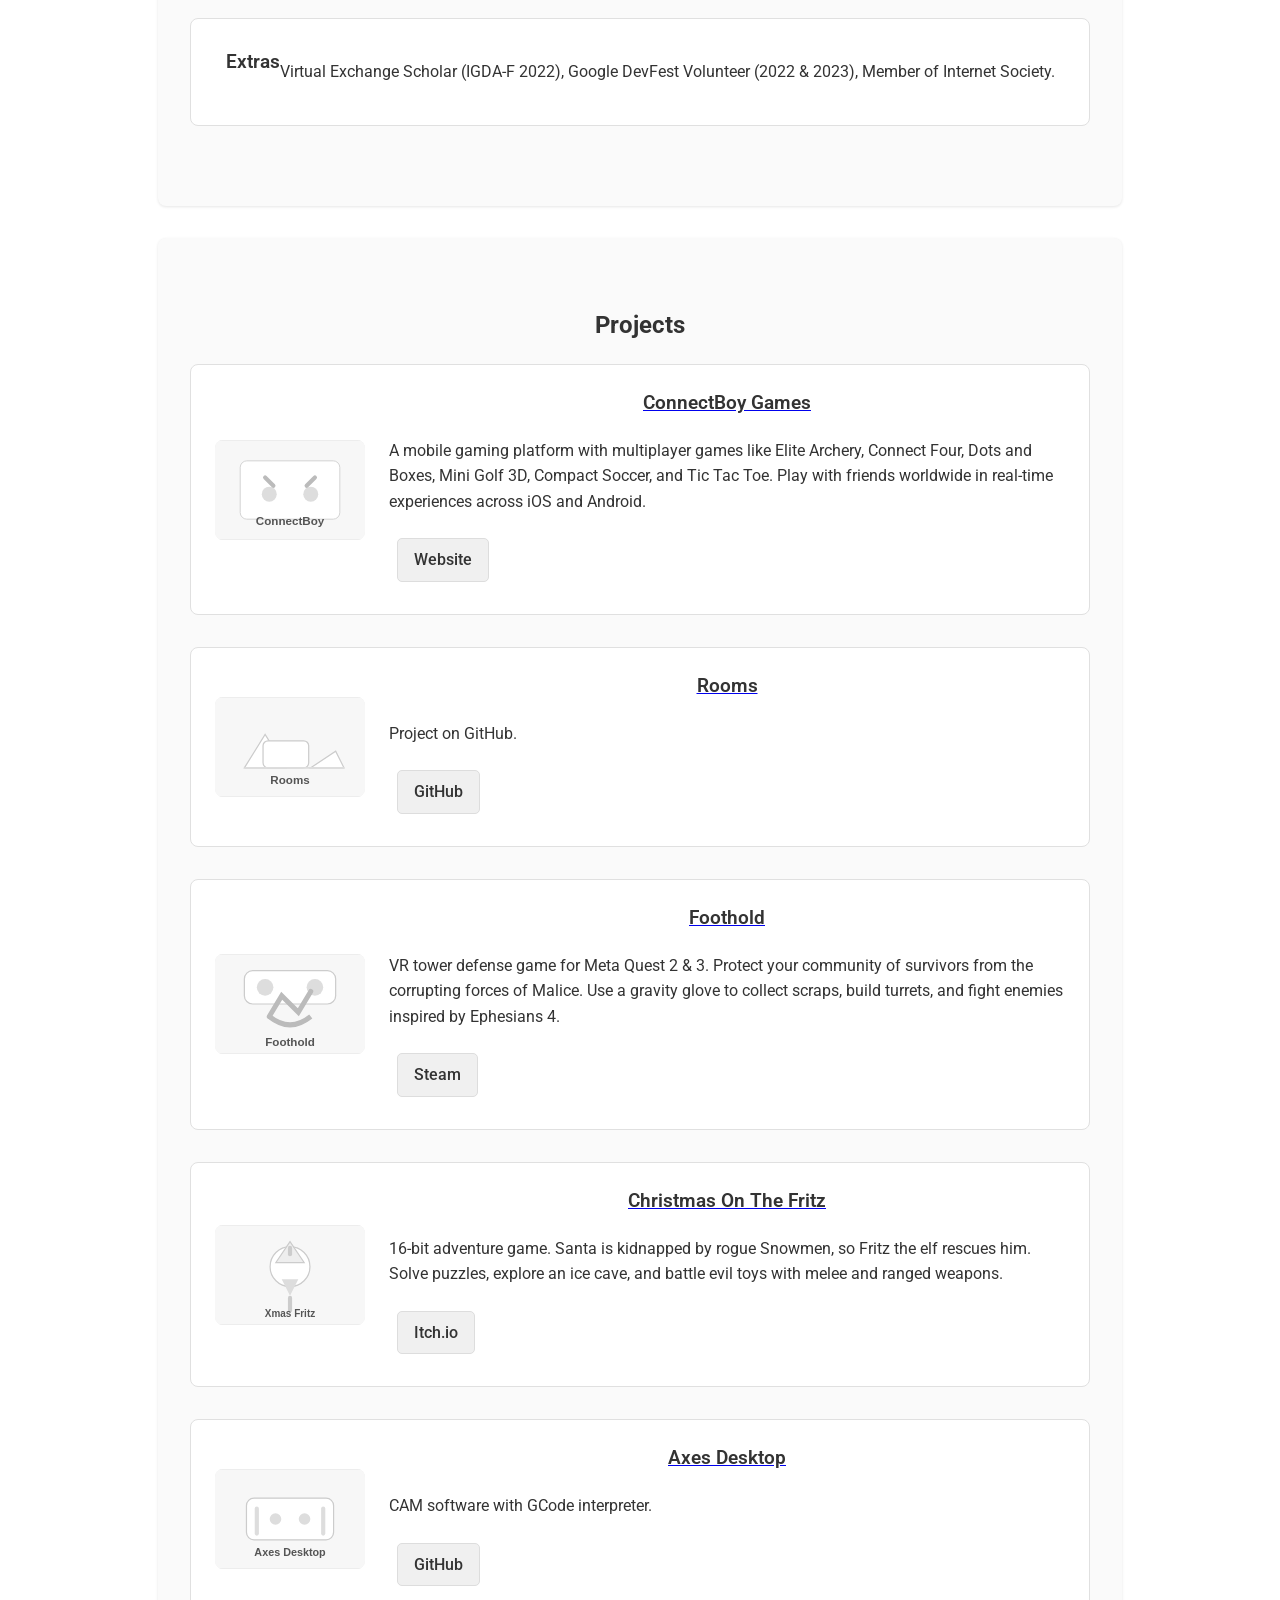
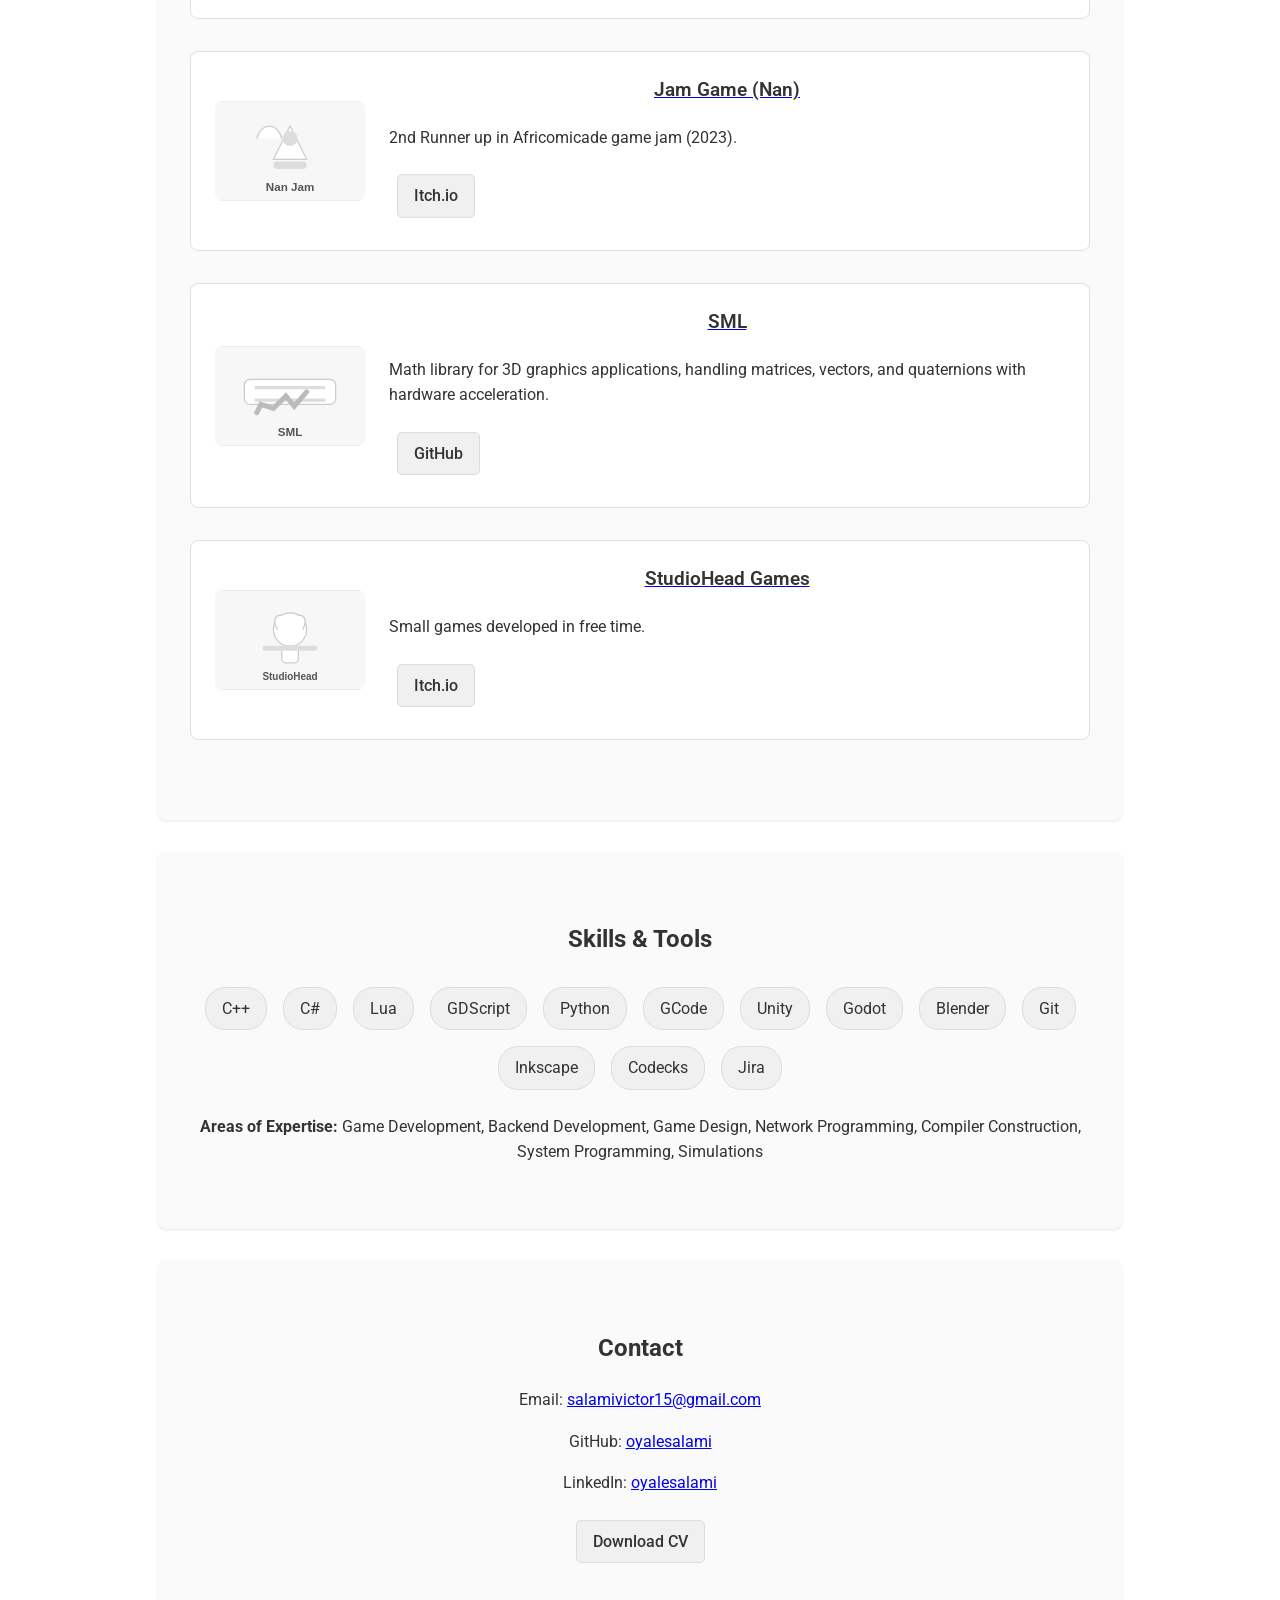
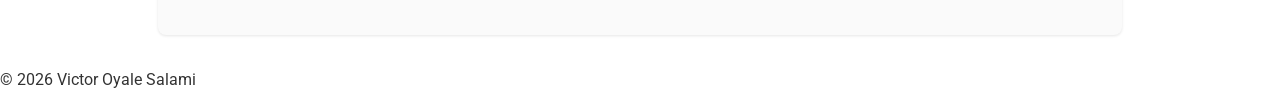
==== commit ffae92b7: "Adds a link to download CV" ====
--- a/public/index.html
+++ b/public/index.html
@@ -153,6 +153,7 @@
         <p>Email: <a href="mailto:salamivictor15@gmail.com">salamivictor15@gmail.com</a></p>
         <p>GitHub: <a href="https://github.com/oyalesalami">oyalesalami</a></p>
         <p>LinkedIn: <a href="https://linkedin.com/in/oyalesalami">oyalesalami</a></p>
+        <p><a href="CV March 2026.pdf" class="btn" download>Download CV</a></p>
     </section>
 
     <footer>
